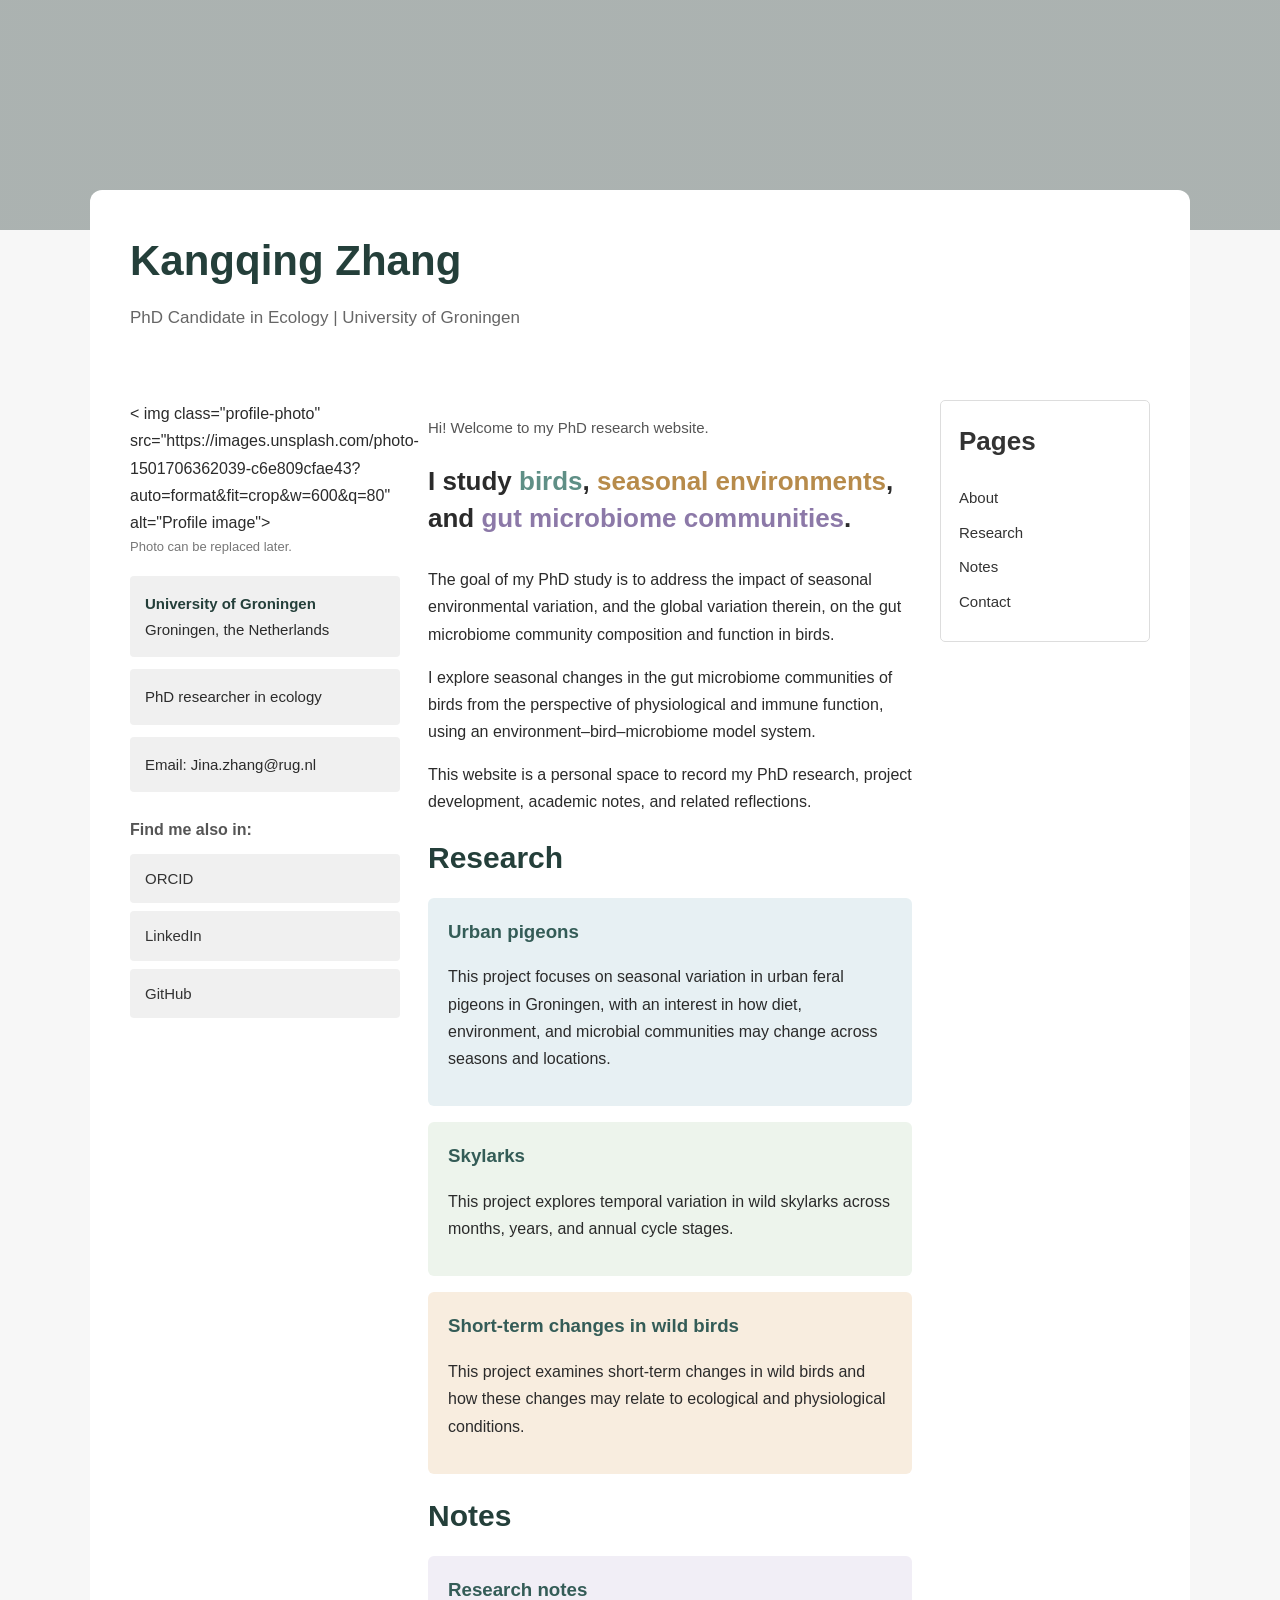
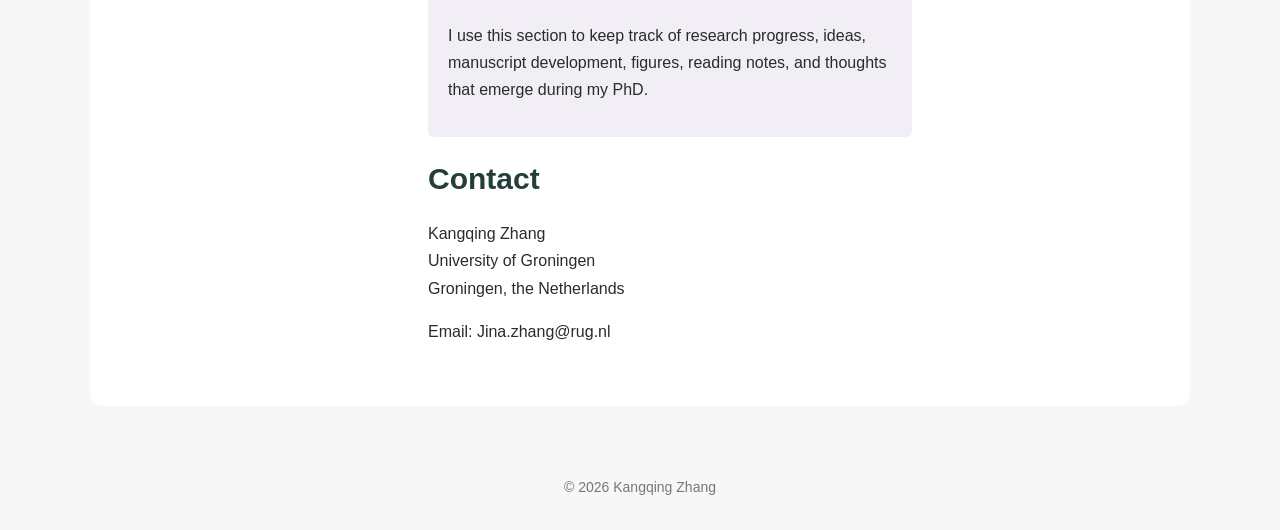
==== index.html @ 99eb151c "Update index.html" ====
<!DOCTYPE html>
<html lang="en">
<head>
  <meta charset="UTF-8">
  <meta name="viewport" content="width=device-width, initial-scale=1.0">
  <title>Kangqing Zhang | PhD Candidate </title>
  <style>
    body {
      margin: 0;
      font-family: Arial, Helvetica, sans-serif;
      color: #2b2b2b;
      background-color: #f7f7f7;
      line-height: 1.7;
    }
    .banner {
      height: 230px;
      background: linear-gradient(rgba(30, 50, 45, 0.35), rgba(30, 50, 45, 0.35)),
                  url("https://images.unsplash.com/photo-1500530855697-b586d89ba3ee?auto=format&fit=crop&w=1600&q=80");
      background-size: cover;
      background-position: center;
    }
    .container {
      max-width: 1100px;
      margin: -40px auto 40px auto;
      padding: 0 20px;
    }
    .site-title {
      background-color: white;
      padding: 35px 40px 20px 40px;
      border-radius: 12px 12px 0 0;
    }
    .site-title h1 {
      margin: 0;
      font-size: 42px;
      color: #243f3a;
    }
    .site-title p {
      margin-top: 8px;
      color: #666;
      font-size: 17px;
    }
    .layout {
      display: grid;
      grid-template-columns: 270px 1fr 210px;
      gap: 28px;
      background-color: white;
      padding: 30px 40px 45px 40px;
      border-radius: 0 0 12px 12px;
    }
    .profile-photo {
      width: 100%;
      border-radius: 4px;
      margin-bottom: 8px;
    }
    .photo-note {
      font-size: 13px;
      color: #777;
      margin-bottom: 18px;
    }
    .info-box {
      background-color: #f0f0f0;
      padding: 15px;
      margin-bottom: 12px;
      border-radius: 4px;
      font-size: 15px;
    }
    .info-box strong {
      color: #243f3a;
    }
    .links-title {
      margin-top: 24px;
      margin-bottom: 10px;
      font-weight: bold;
      color: #555;
    }
    .link-box {
      background-color: #f0f0f0;
      padding: 12px 15px;
      margin-bottom: 8px;
      border-radius: 4px;
      font-size: 15px;
    }
    .link-box a {
      color: #333;
      text-decoration: none;
    }
    .link-box a:hover {
      text-decoration: underline;
    }
    main h2 {
      font-size: 30px;
      margin-top: 0;
      margin-bottom: 15px;
      color: #243f3a;
    }
    main h3 {
      color: #345c57;
      margin-top: 28px;
      margin-bottom: 8px;
    }
    .intro-small {
      color: #555;
      font-size: 15px;
      margin-bottom: 22px;
    }
    .statement {
      font-size: 26px;
      line-height: 1.45;
      font-weight: bold;
      margin-bottom: 28px;
    }
    .highlight-green {
      color: #5f8f86;
    }
    .highlight-brown {
      color: #b78b4b;
    }
    .highlight-purple {
      color: #8c79a8;
    }
    .card {
      padding: 18px 20px;
      border-radius: 6px;
      margin-bottom: 16px;
    }
    .card h3 {
      margin-top: 0;
    }
    .card-blue {
      background-color: #e7f0f3;
    }
    .card-green {
      background-color: #edf4ec;
    }
    .card-orange {
      background-color: #f8eddf;
    }
    .card-purple {
      background-color: #f1eef6;
    }
    .pages {
      border: 1px solid #ddd;
      border-radius: 5px;
      padding: 18px;
      align-self: start;
      position: sticky;
      top: 20px;
      background-color: white;
    }
    .pages h2 {
      margin-top: 0;
      font-size: 26px;
      color: #333;
    }
    .pages a {
      display: block;
      color: #333;
      text-decoration: none;
      margin: 9px 0;
      font-size: 15px;
    }
    .pages a:hover {
      text-decoration: underline;
    }
    footer {
      text-align: center;
      color: #777;
      font-size: 14px;
      padding: 30px 20px;
    }
    @media (max-width: 900px) {
      .layout {
        grid-template-columns: 1fr;
        padding: 25px;
      }
      .pages {
        position: static;
      }
      .site-title {
        padding: 30px 25px 15px 25px;
      }
      .site-title h1 {
        font-size: 34px;
      }
      .statement {
        font-size: 22px;
      }
    }
  </style>
</head>
<body>
  <div class="banner"></div>
  <div class="container">
    <div class="site-title">
      <h1>Kangqing Zhang</h1>
      <p>PhD Candidate in Ecology | University of Groningen</p >
    </div>
    <div class="layout">
      <aside class="left-column">
        < img class="profile-photo" 
             src="https://images.unsplash.com/photo-1501706362039-c6e809cfae43?auto=format&fit=crop&w=600&q=80" 
             alt="Profile image">
        <div class="photo-note">
          Photo can be replaced later.
        </div>
        <div class="info-box">
          <strong>University of Groningen</strong><br>
          Groningen, the Netherlands
        </div>
        <div class="info-box">
          PhD researcher in ecology
        </div>
        <div class="info-box">
          Email: Jina.zhang@rug.nl
        </div>
        <div class="links-title">Find me also in:</div>
        <div class="link-box">
          <a href="https://orcid.org/0000-0001-8898-4769">ORCID</a >
        </div>
        <div class="link-box">
          <a href="https://www.linkedin.com/in/kangqing Zhang/">LinkedIn</a >
        </div>
        <div class="link-box">
          <a href="https://github.com/kangqing-zhang">GitHub</a >
        </div>
      </aside>
      <main>
        <section id="about">
          <p class="intro-small">
            Hi! Welcome to my PhD research website.
          </p >
          <div class="statement">
            I study <span class="highlight-green">birds</span>,
            <span class="highlight-brown">seasonal environments</span>, and
            <span class="highlight-purple">gut microbiome communities</span>.
          </div>
          <p>
            The goal of my PhD study is to address the impact of seasonal environmental variation,
            and the global variation therein, on the gut microbiome community composition and
            function in birds.
          </p >
          <p>
            I explore seasonal changes in the gut microbiome communities of birds from the perspective
            of physiological and immune function, using an environment–bird–microbiome model system.
          </p >
          <p>
            This website is a personal space to record my PhD research, project development,
            academic notes, and related reflections.
          </p >
        </section>
        <section id="research">
          <h2>Research</h2>
          <div class="card card-blue">
            <h3>Urban pigeons</h3>
            <p>
              This project focuses on seasonal variation in urban feral pigeons in Groningen,
              with an interest in how diet, environment, and microbial communities may change
              across seasons and locations.
            </p >
          </div>
          <div class="card card-green">
            <h3>Skylarks</h3>
            <p>
              This project explores temporal variation in wild skylarks across months, years,
              and annual cycle stages.
            </p >
          </div>
          <div class="card card-orange">
            <h3>Short-term changes in wild birds</h3>
            <p>
              This project examines short-term changes in wild birds and how these changes may
              relate to ecological and physiological conditions.
            </p >
          </div>
        </section>
        <section id="notes">
          <h2>Notes</h2>
          <div class="card card-purple">
            <h3>Research notes</h3>
            <p>
              I use this section to keep track of research progress, ideas, manuscript development,
              figures, reading notes, and thoughts that emerge during my PhD.
            </p >
          </div>
        </section>
        <section id="contact">
          <h2>Contact</h2>
          <p>
            Kangqing Zhang<br>
            University of Groningen<br>
            Groningen, the Netherlands
          </p >
          <p>
            Email: Jina.zhang@rug.nl
          </p >
        </section>
      </main>
      <aside class="pages">
        <h2>Pages</h2>
        <a href="#about">About</a >
        <a href="#research">Research</a >
        <a href="#notes">Notes</a >
        <a href="#contact">Contact</a >
      </aside>
    </div>
  </div>
  <footer>
    © 2026 Kangqing Zhang
  </footer>
</body>
</html>
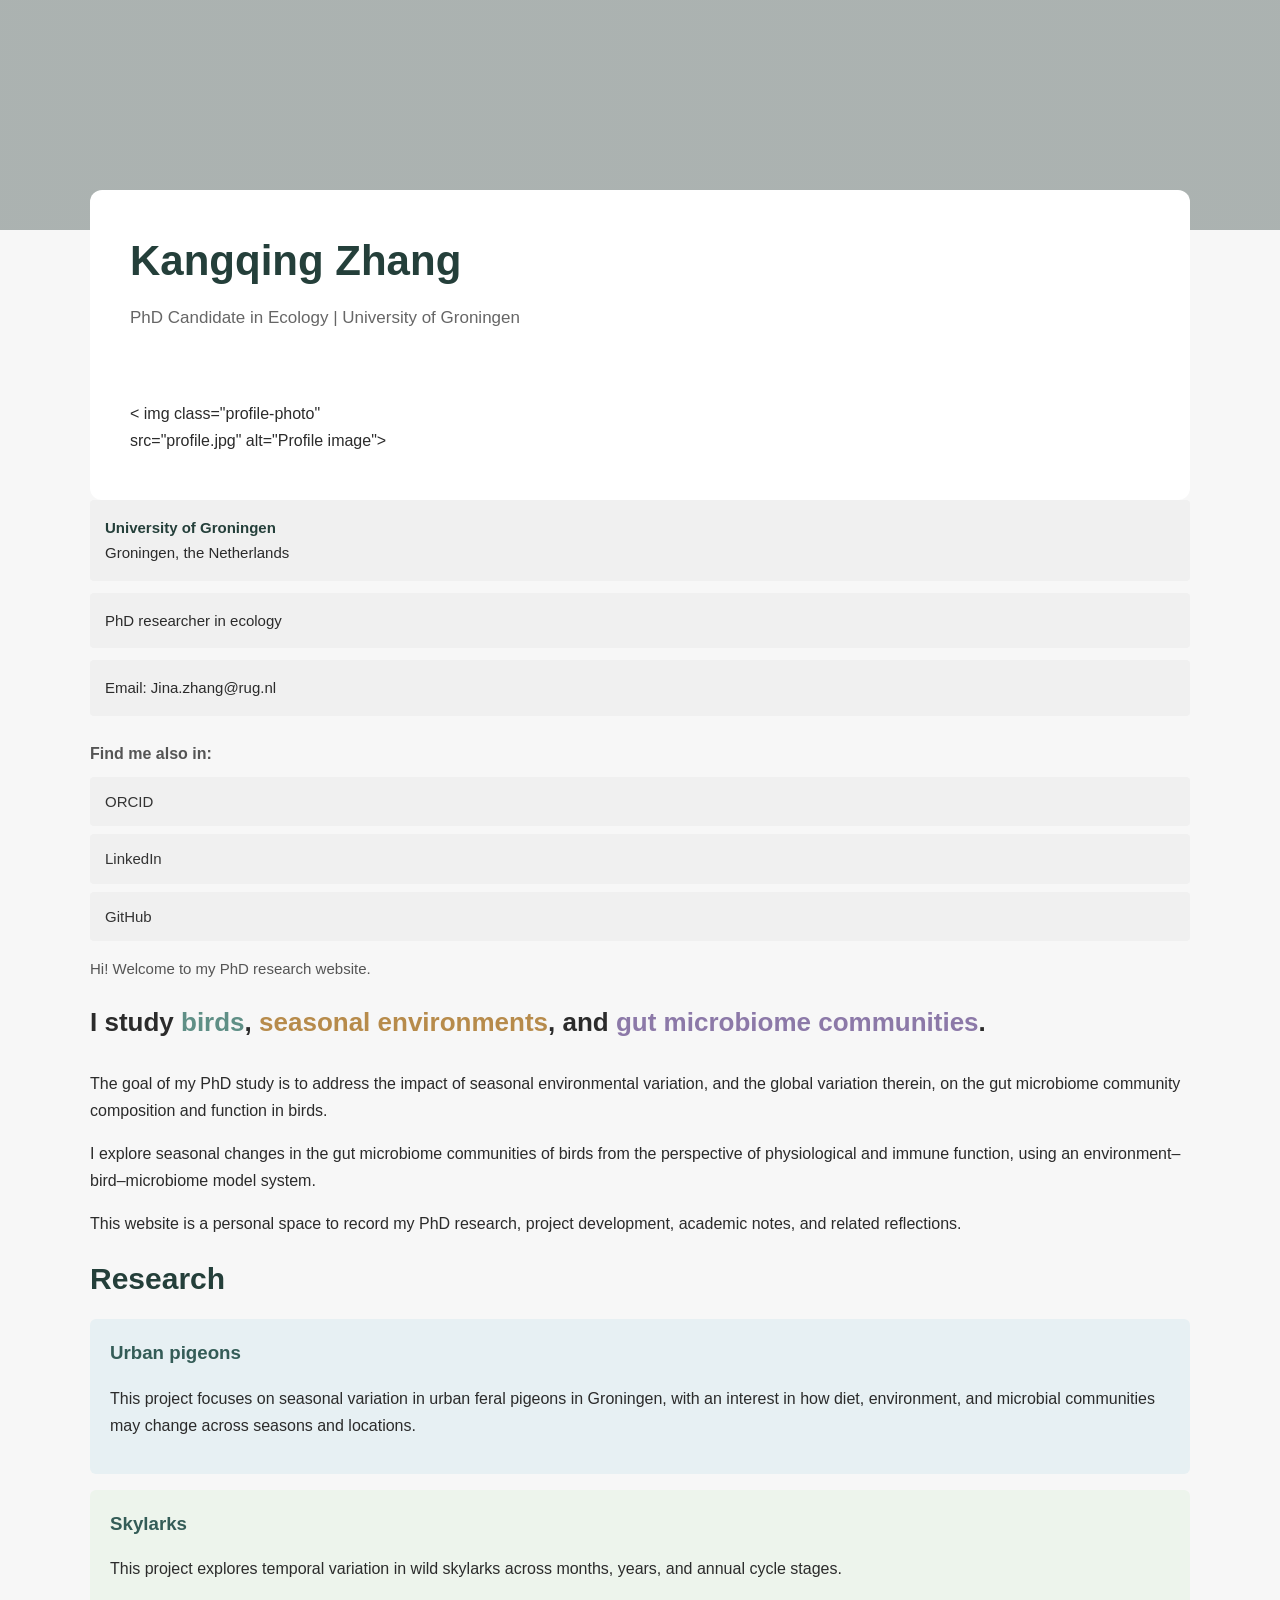
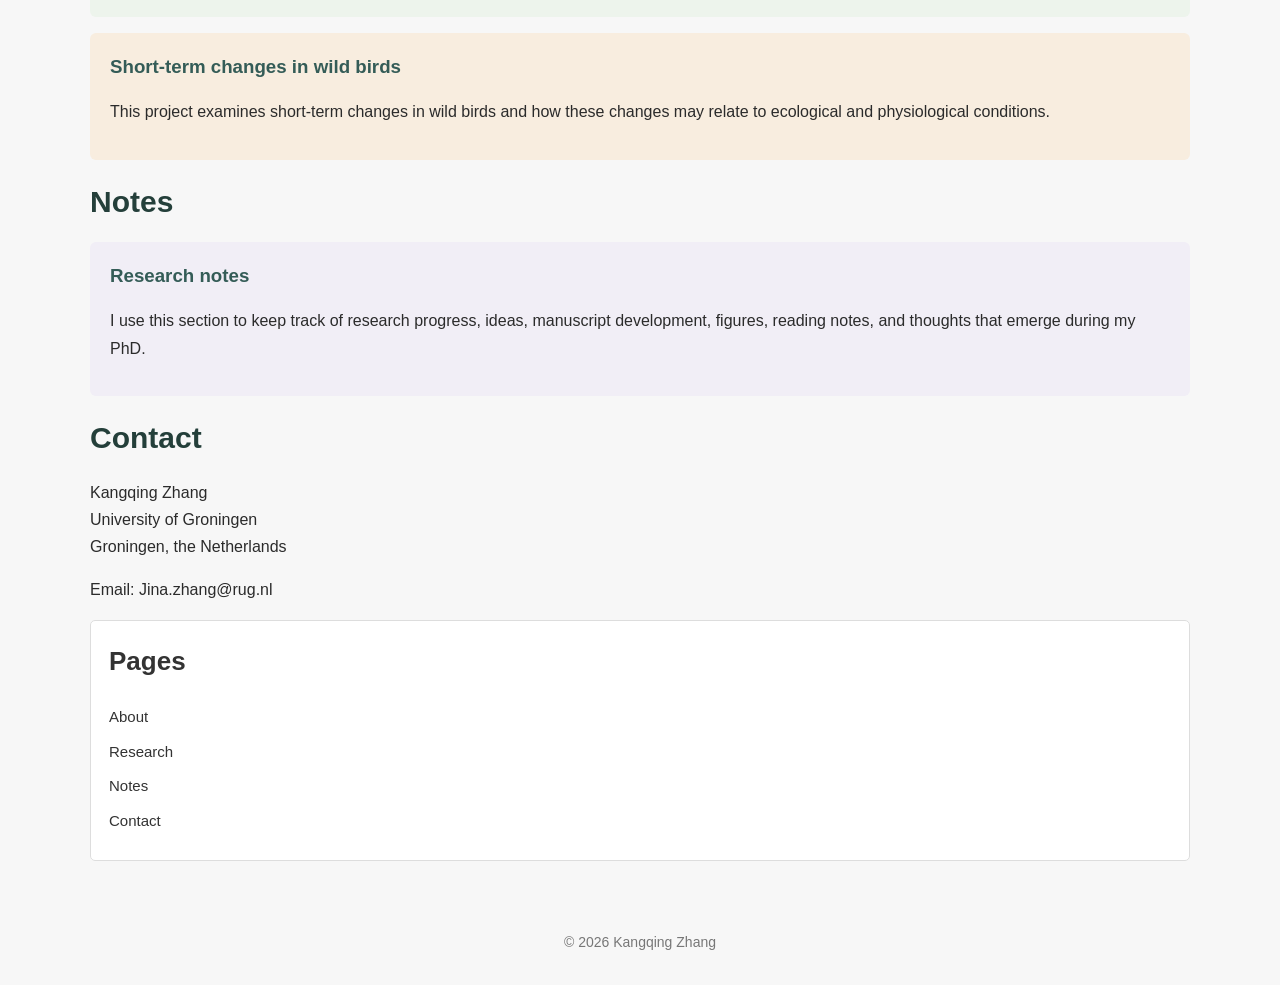
==== commit dd30b514: "Update index.html" ====
--- a/index.html
+++ b/index.html
@@ -15,7 +15,7 @@
     .banner {
       height: 230px;
       background: linear-gradient(rgba(30, 50, 45, 0.35), rgba(30, 50, 45, 0.35)),
-                  url("https://images.unsplash.com/photo-1500530855697-b586d89ba3ee?auto=format&fit=crop&w=1600&q=80");
+                  url("banner.JPG");
       background-size: cover;
       background-position: center;
     }
@@ -198,10 +198,8 @@
     <div class="layout">
       <aside class="left-column">
         < img class="profile-photo" 
-             src="https://images.unsplash.com/photo-1501706362039-c6e809cfae43?auto=format&fit=crop&w=600&q=80" 
+             src="profile.jpg" 
              alt="Profile image">
-        <div class="photo-note">
-          Photo can be replaced later.
         </div>
         <div class="info-box">
           <strong>University of Groningen</strong><br>
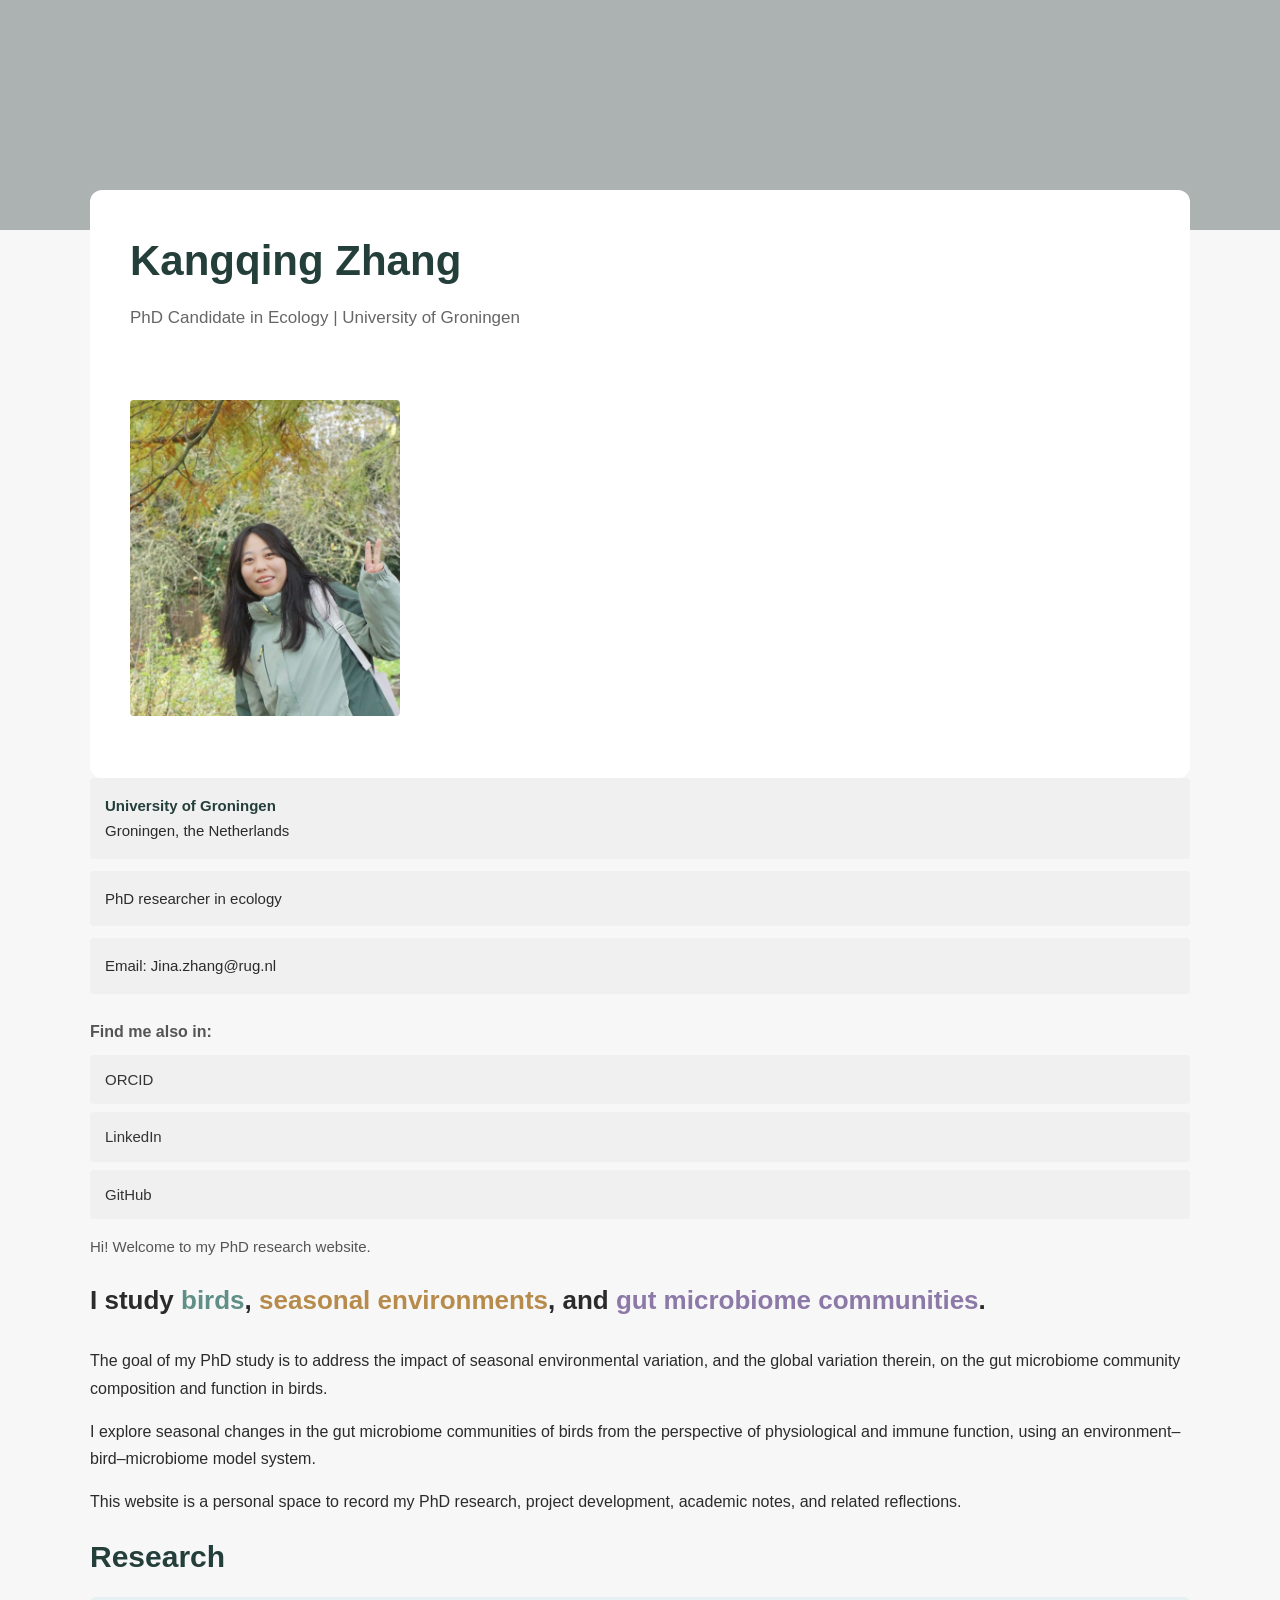
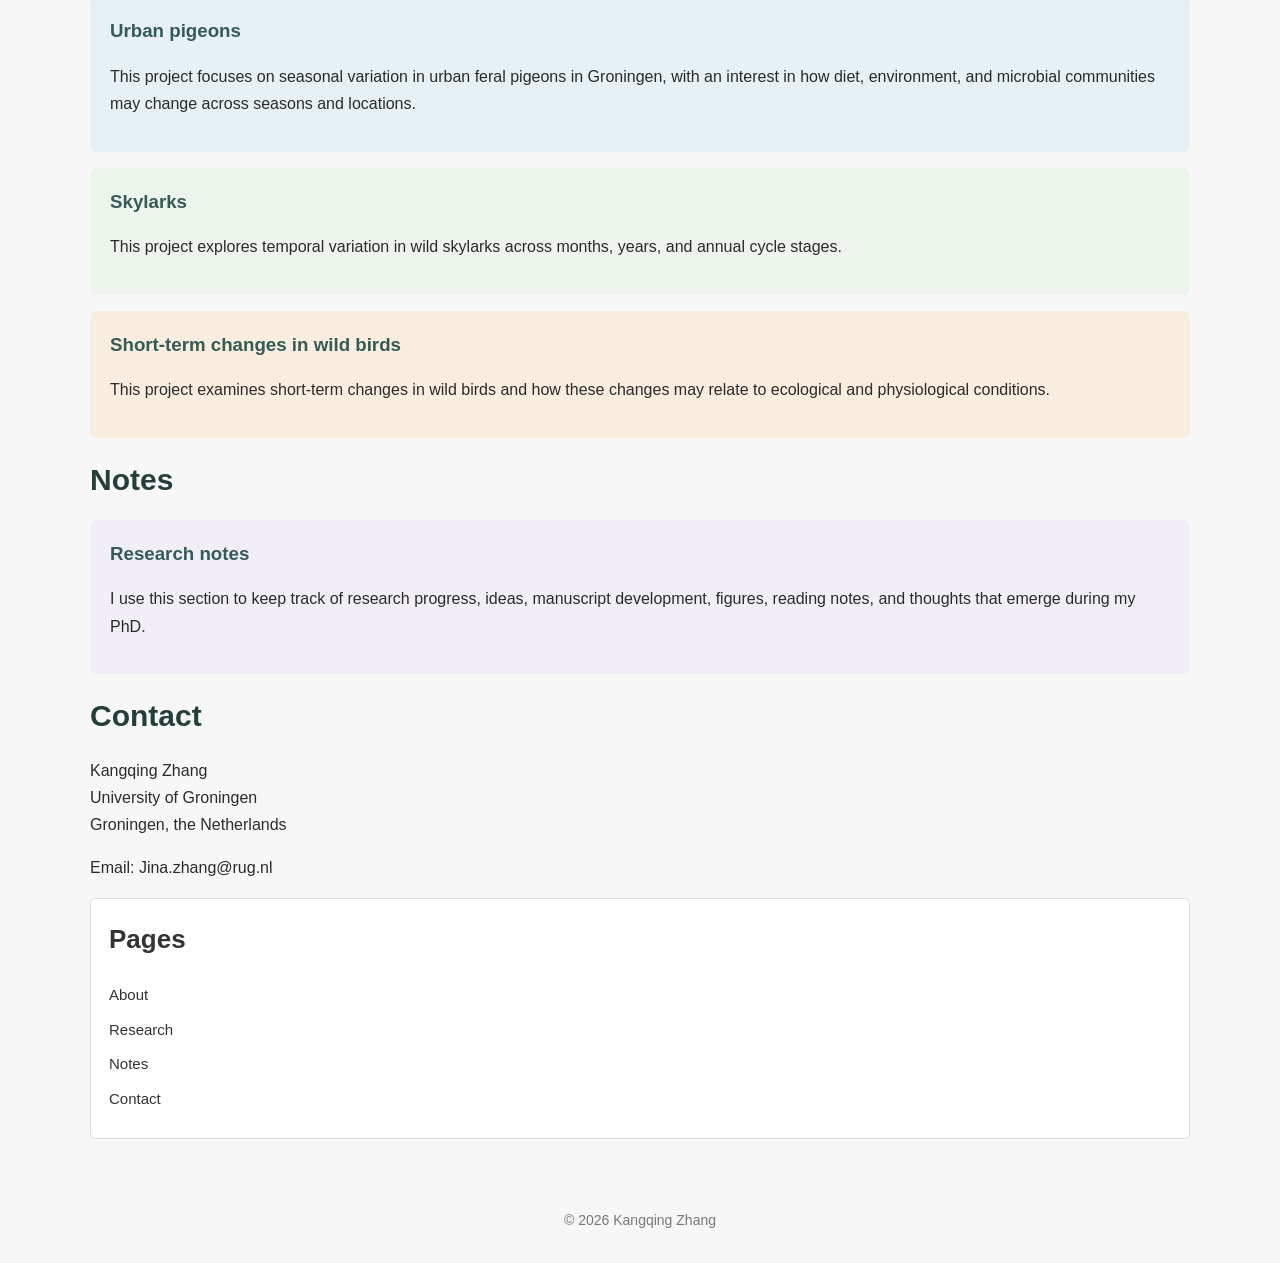
==== commit e9f15c0c: "Update index.html" ====
--- a/index.html
+++ b/index.html
@@ -197,7 +197,7 @@
     </div>
     <div class="layout">
       <aside class="left-column">
-        < img class="profile-photo" 
+        <img class="profile-photo" 
              src="profile.jpg" 
              alt="Profile image">
         </div>
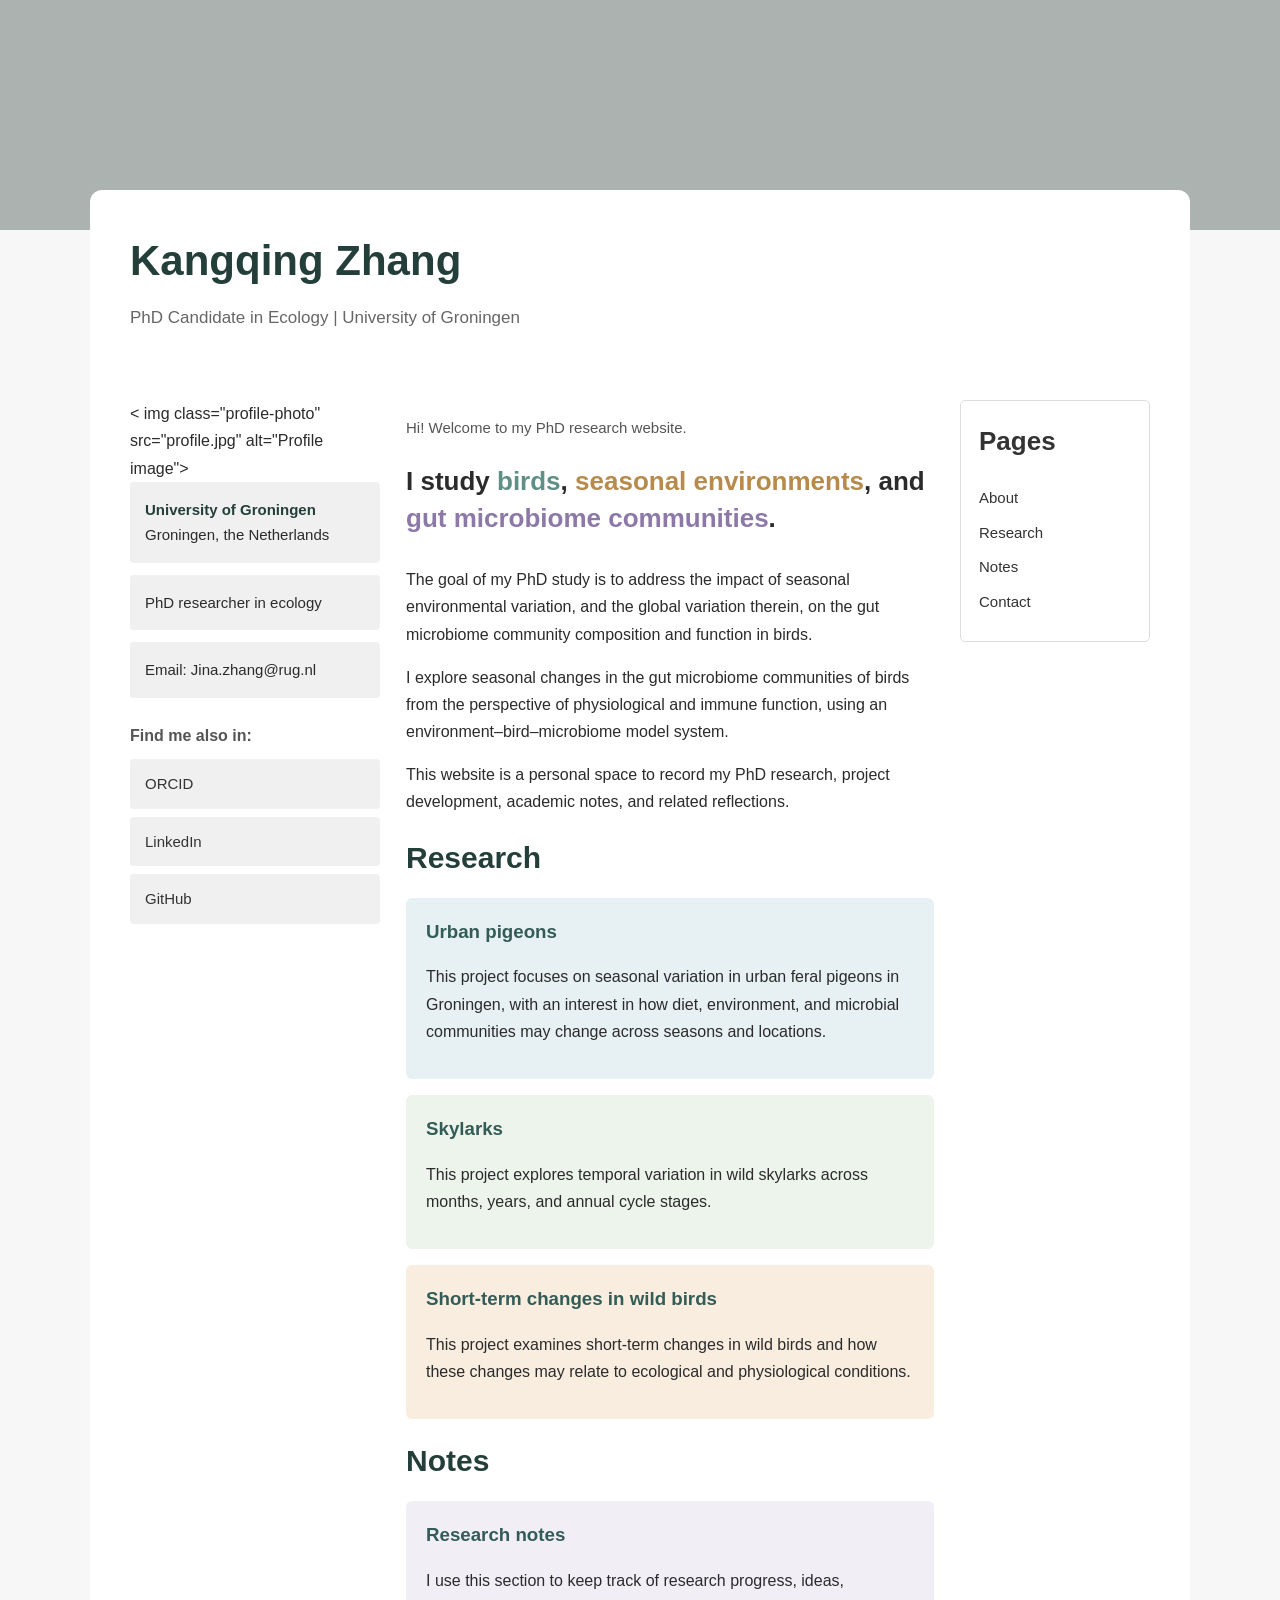
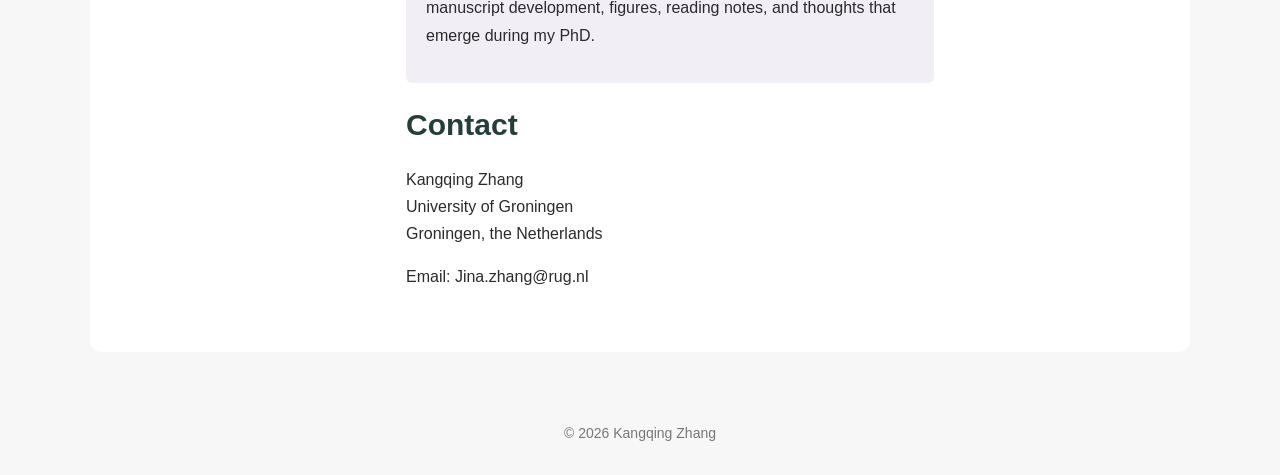
==== commit 4e560928: "Update index.html" ====
--- a/index.html
+++ b/index.html
@@ -3,7 +3,7 @@
 <head>
   <meta charset="UTF-8">
   <meta name="viewport" content="width=device-width, initial-scale=1.0">
-  <title>Kangqing Zhang | PhD Candidate </title>
+  <title>Kangqing Zhang | PhD Candidate</title>
   <style>
     body {
       margin: 0;
@@ -41,8 +41,8 @@
     }
     .layout {
       display: grid;
-      grid-template-columns: 270px 1fr 210px;
-      gap: 28px;
+      grid-template-columns: 250px minmax(360px, 1fr) 190px;
+      gap: 26px;
       background-color: white;
       padding: 30px 40px 45px 40px;
       border-radius: 0 0 12px 12px;
@@ -50,12 +50,8 @@
     .profile-photo {
       width: 100%;
       border-radius: 4px;
-      margin-bottom: 8px;
-    }
-    .photo-note {
-      font-size: 13px;
-      color: #777;
       margin-bottom: 18px;
+      display: block;
     }
     .info-box {
       background-color: #f0f0f0;
@@ -168,7 +164,7 @@
       font-size: 14px;
       padding: 30px 20px;
     }
-    @media (max-width: 900px) {
+    @media (max-width: 700px) {
       .layout {
         grid-template-columns: 1fr;
         padding: 25px;
@@ -197,10 +193,9 @@
     </div>
     <div class="layout">
       <aside class="left-column">
-        <img class="profile-photo" 
-             src="profile.jpg" 
+        < img class="profile-photo"
+             src="profile.jpg"
              alt="Profile image">
-        </div>
         <div class="info-box">
           <strong>University of Groningen</strong><br>
           Groningen, the Netherlands
@@ -213,10 +208,10 @@
         </div>
         <div class="links-title">Find me also in:</div>
         <div class="link-box">
-          <a href="https://orcid.org/0000-0001-8898-4769">ORCID</a >
+          <a href=" ">ORCID</a >
         </div>
         <div class="link-box">
-          <a href="https://www.linkedin.com/in/kangqing Zhang/">LinkedIn</a >
+          <a href="https://www.linkedin.com/in/kangqingzhang/">LinkedIn</a >
         </div>
         <div class="link-box">
           <a href="https://github.com/kangqing-zhang">GitHub</a >
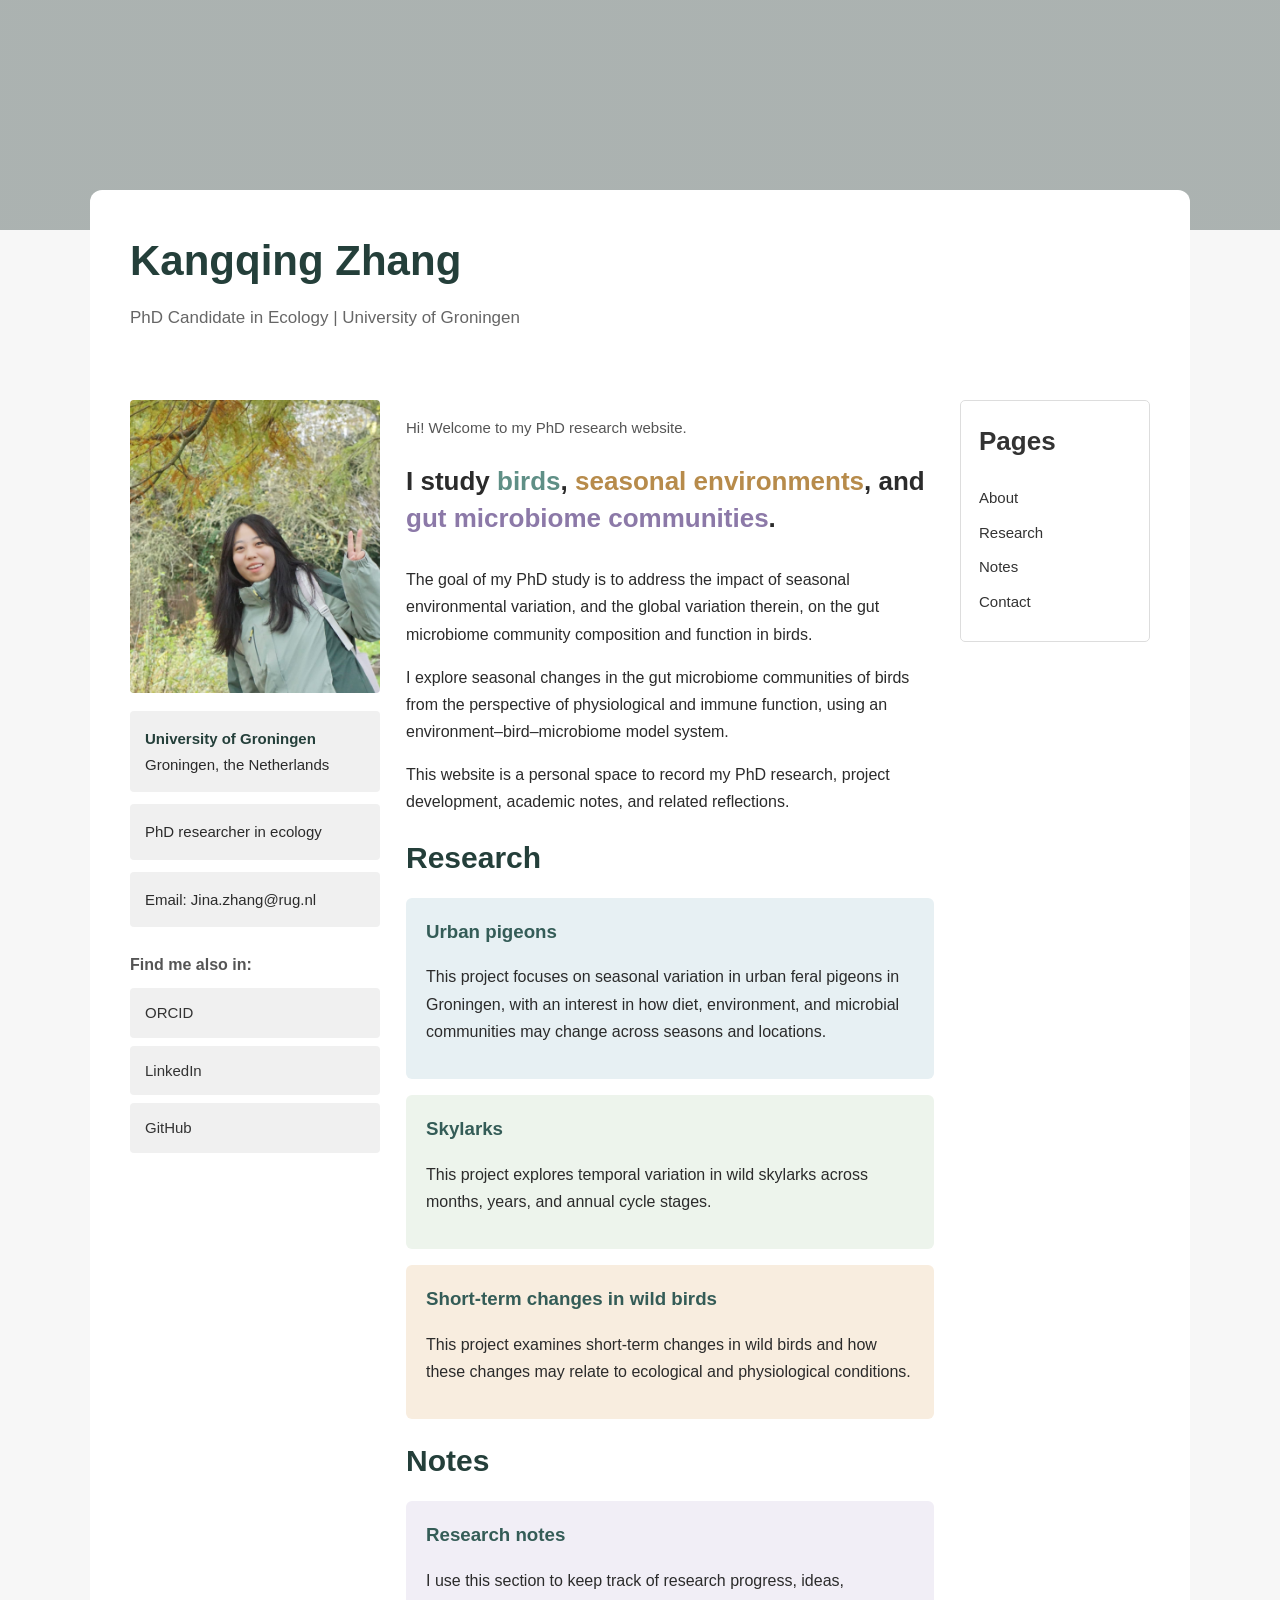
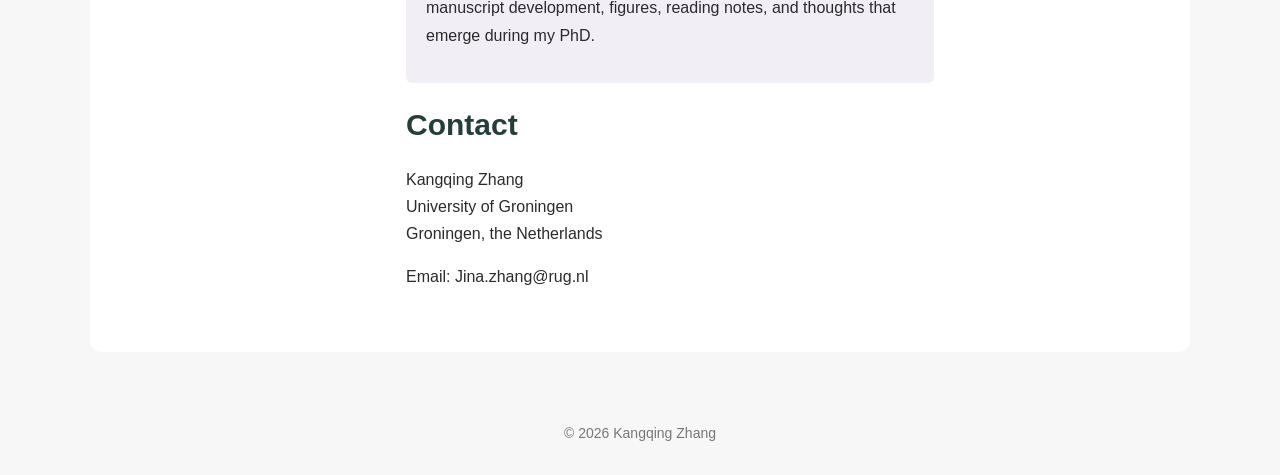
==== commit b7fb4a8e: "Update index.html" ====
--- a/index.html
+++ b/index.html
@@ -193,7 +193,7 @@
     </div>
     <div class="layout">
       <aside class="left-column">
-        < img class="profile-photo"
+        <img class="profile-photo"
              src="profile.jpg"
              alt="Profile image">
         <div class="info-box">
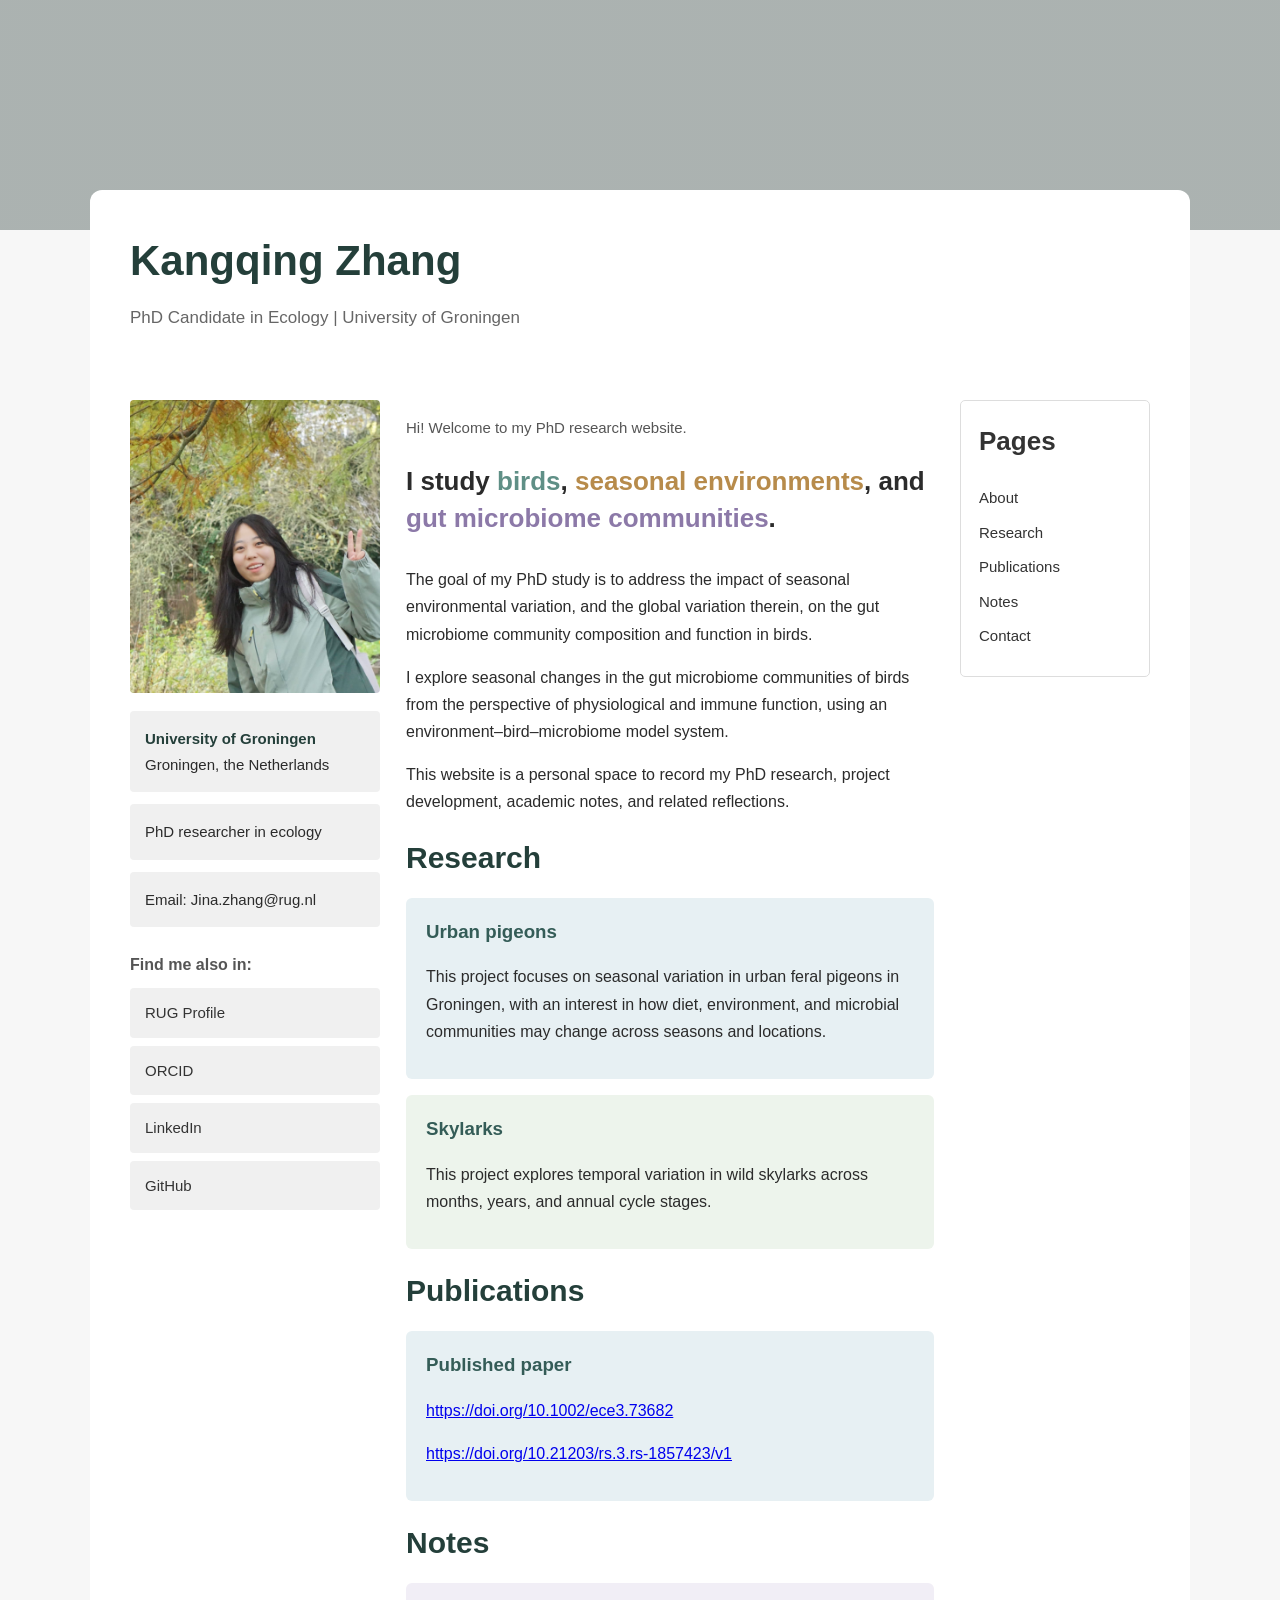
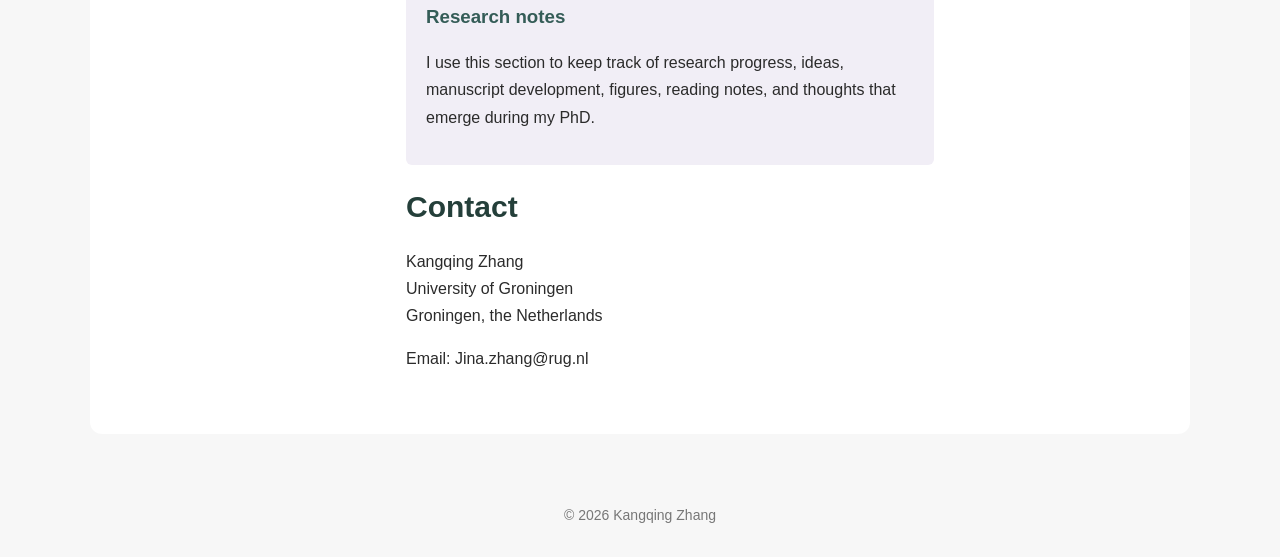
==== commit 29289701: "Update index.html" ====
--- a/index.html
+++ b/index.html
@@ -208,13 +208,16 @@
         </div>
         <div class="links-title">Find me also in:</div>
         <div class="link-box">
-          <a href=" ">ORCID</a >
+          <a href="https://research.rug.nl/en/persons/jina-zhang/" target="_blank">RUG Profile</a >
         </div>
         <div class="link-box">
-          <a href="https://www.linkedin.com/in/kangqingzhang/">LinkedIn</a >
+          <a href="https://orcid.org/0000-0001-8898-4769" target="_blank">ORCID</a >
         </div>
         <div class="link-box">
-          <a href="https://github.com/kangqing-zhang">GitHub</a >
+          <a href="https://www.linkedin.com/in/kangqingzhang/" target="_blank">LinkedIn</a >
+        </div>
+        <div class="link-box">
+          <a href="https://github.com/kangqing-zhang" target="_blank">GitHub</a >
         </div>
       </aside>
       <main>
@@ -258,11 +261,20 @@
               and annual cycle stages.
             </p >
           </div>
-          <div class="card card-orange">
-            <h3>Short-term changes in wild birds</h3>
-            <p>
-              This project examines short-term changes in wild birds and how these changes may
-              relate to ecological and physiological conditions.
+        </section>
+        <section id="publications">
+          <h2>Publications</h2>
+          <div class="card card-blue">
+            <h3>Published paper</h3>
+            <p>
+              <a href="https://doi.org/10.1002/ece3.73682" target="_blank">
+                https://doi.org/10.1002/ece3.73682
+              </a >
+            </p >
+            <p>
+              <a href="https://doi.org/10.21203/rs.3.rs-1857423/v1" target="_blank">
+                https://doi.org/10.21203/rs.3.rs-1857423/v1
+              </a >
             </p >
           </div>
         </section>
@@ -292,6 +304,7 @@
         <h2>Pages</h2>
         <a href="#about">About</a >
         <a href="#research">Research</a >
+        <a href="#publications">Publications</a >
         <a href="#notes">Notes</a >
         <a href="#contact">Contact</a >
       </aside>
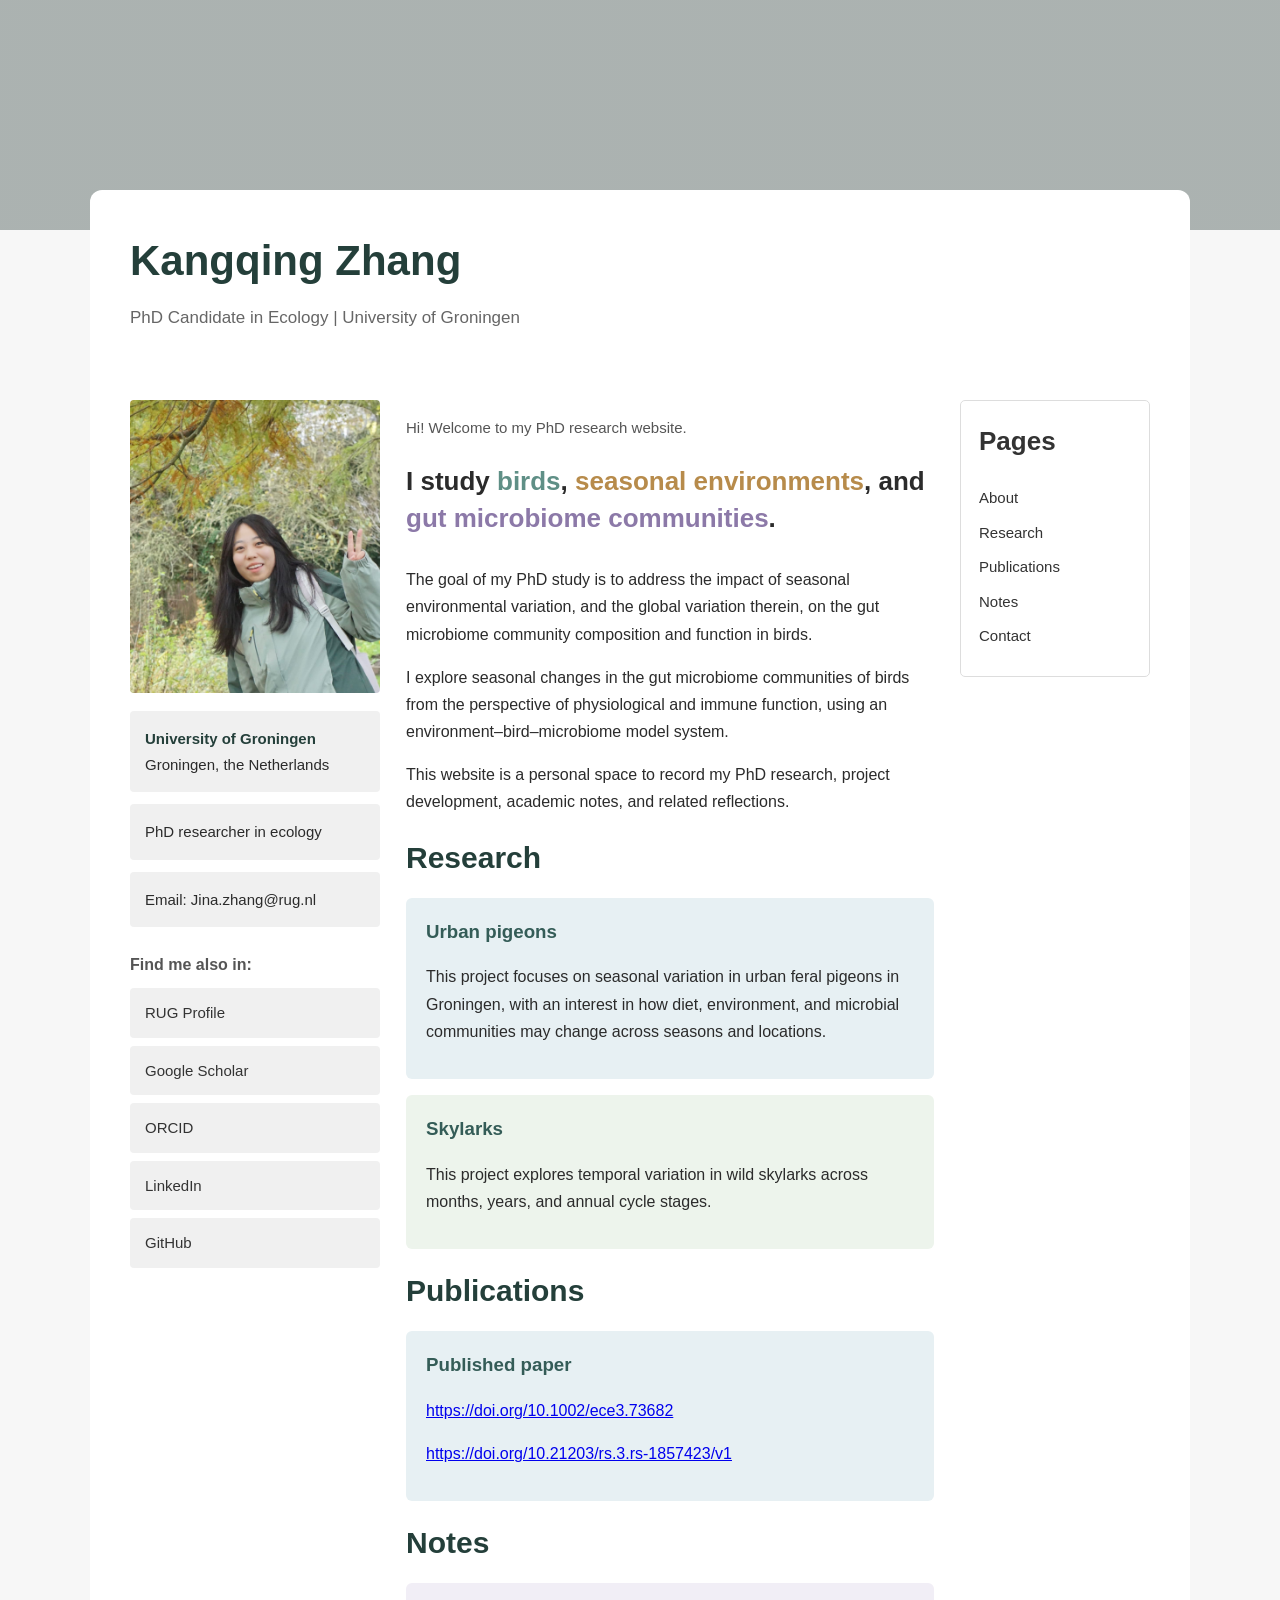
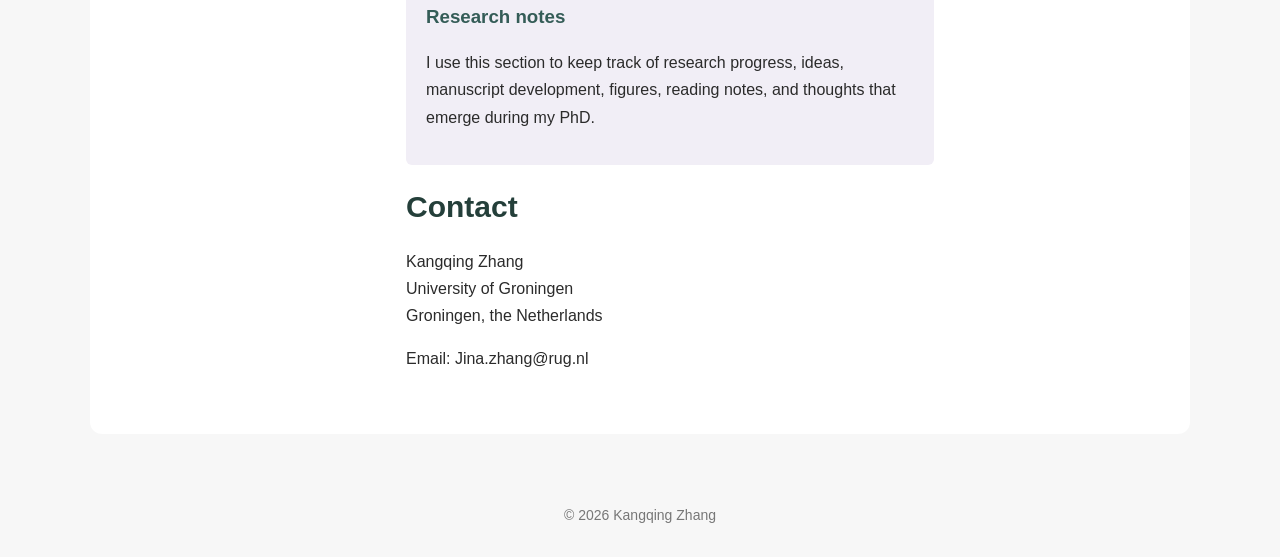
==== commit 8e5c7f76: "Update index.html" ====
--- a/index.html
+++ b/index.html
@@ -211,6 +211,9 @@
           <a href="https://research.rug.nl/en/persons/jina-zhang/" target="_blank">RUG Profile</a >
         </div>
         <div class="link-box">
+          <a href="https://scholar.google.com/citations?hl=zh-CN&user=TKYM_z8AAAAJ" target="_blank">Google Scholar</a >
+        </div>
+        <div class="link-box">
           <a href="https://orcid.org/0000-0001-8898-4769" target="_blank">ORCID</a >
         </div>
         <div class="link-box">
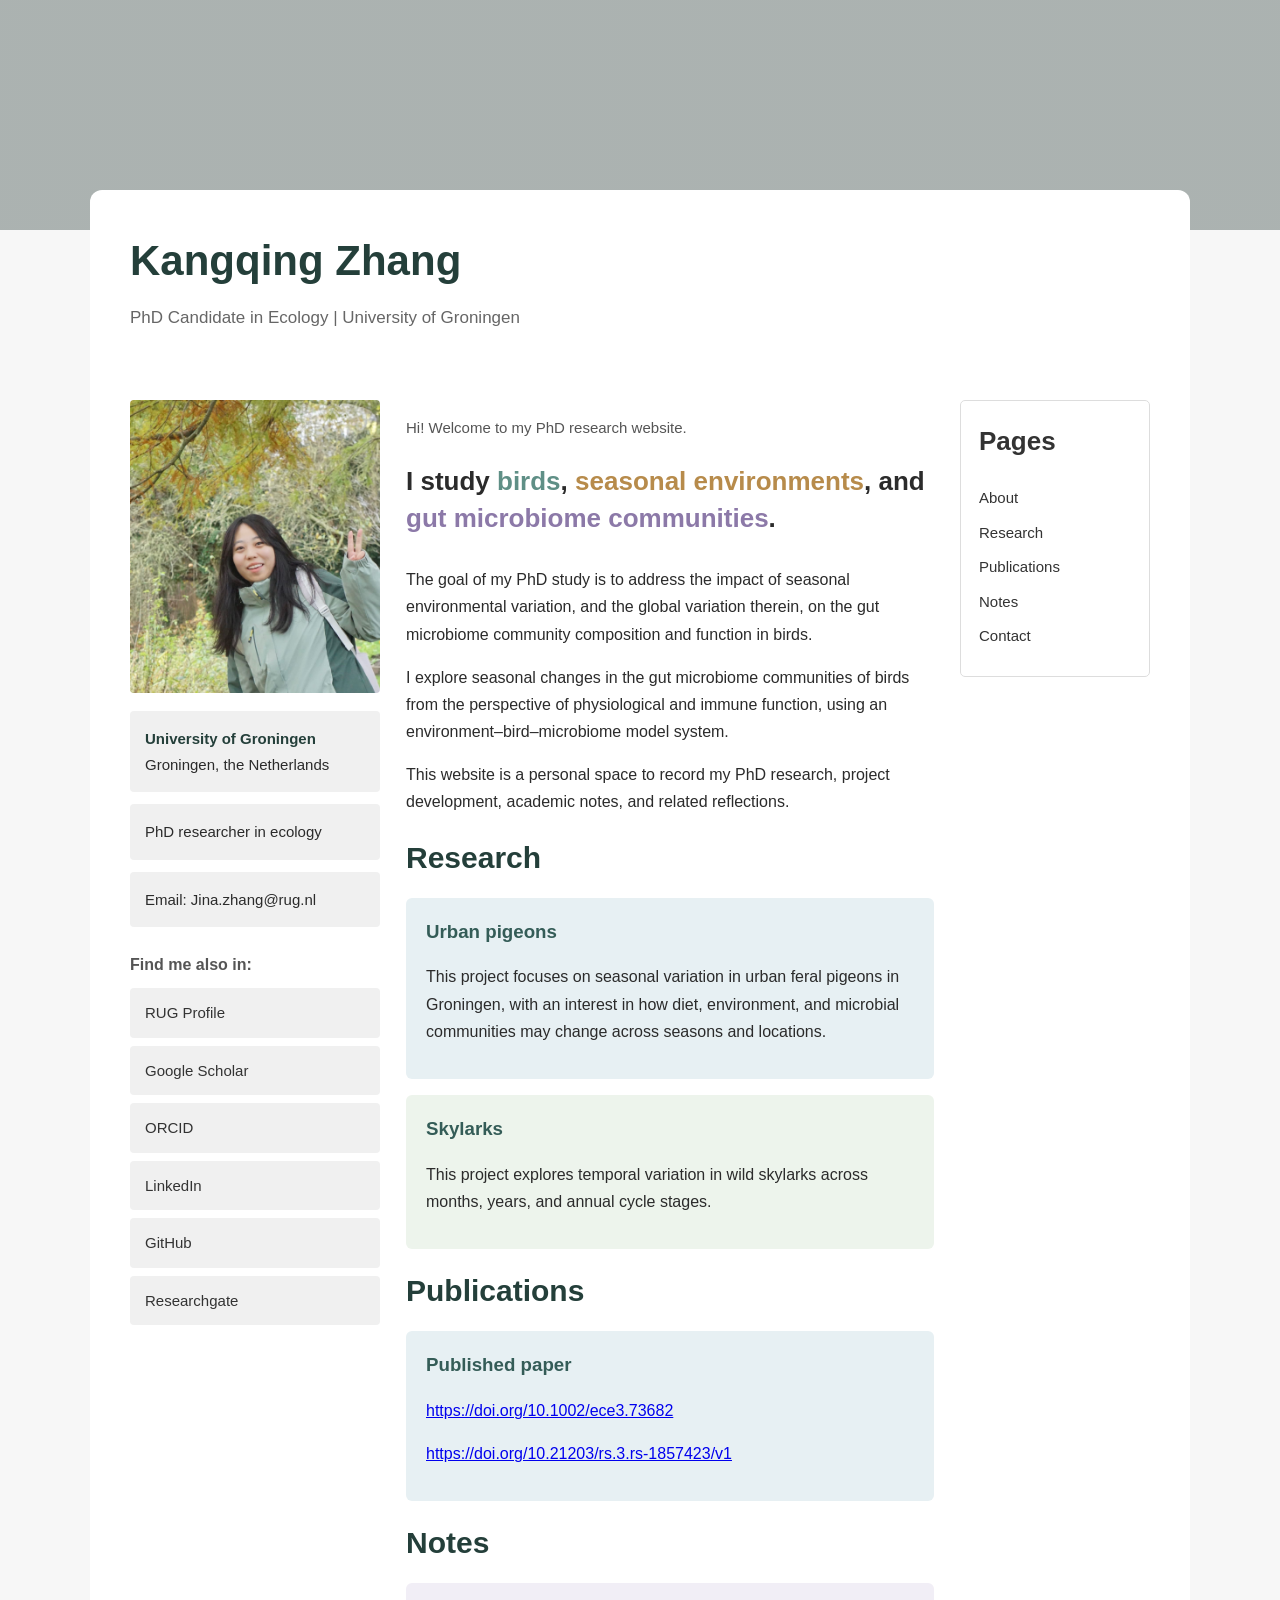
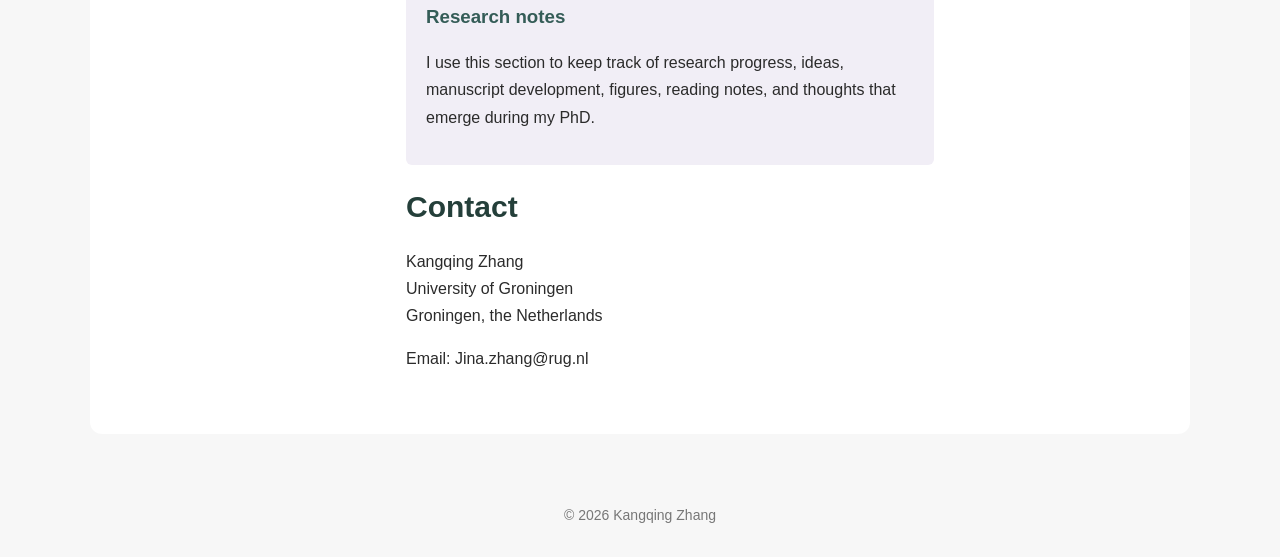
==== commit 4ce9c7cb: "Update index.html" ====
--- a/index.html
+++ b/index.html
@@ -222,6 +222,9 @@
         <div class="link-box">
           <a href="https://github.com/kangqing-zhang" target="_blank">GitHub</a >
         </div>
+        <div class="link-box">
+          <a href="https://www.researchgate.net/profile/Kangqing-Zhang-2?ev=hdr_xprf" target="_blank">Researchgate</a >
+        </div>
       </aside>
       <main>
         <section id="about">
